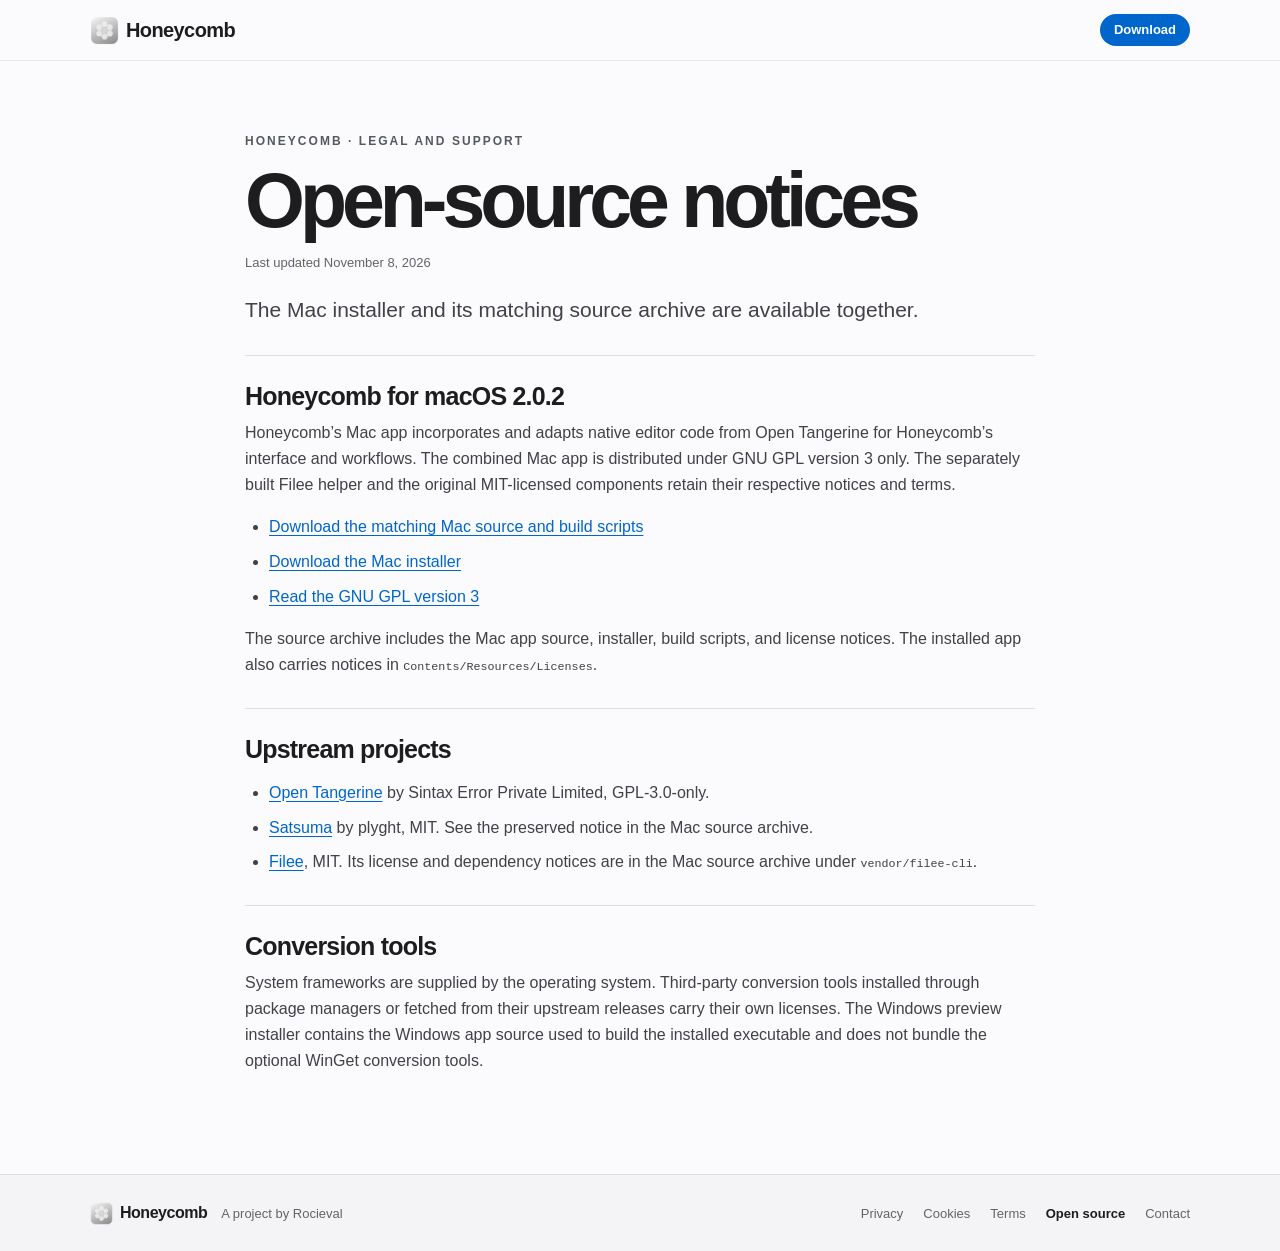
==== docs/licenses.html @ c5a8aee6 "Add files via upload" ====
<!doctype html>
<html lang="en">
<head>
  <meta charset="utf-8">
  <meta name="viewport" content="width=device-width, initial-scale=1">
  <meta name="referrer" content="no-referrer">
  <meta name="description" content="The Mac installer and its matching source archive are available together.">
  <title>Open-source notices — Honeycomb</title>
  <link rel="icon" href="assets/honeycomb.png">
  <link rel="stylesheet" href="assets/site.css">
</head>
<body>
  <a class="skip-link" href="#main">Skip to content</a>
  <header class="header"><nav class="nav wrap" aria-label="Main navigation">
    <a class="brand" href="index.html"><img src="assets/honeycomb.png" width="29" height="29" alt="">Honeycomb</a>
    <a class="button small legal-download" href="index.html#download">Download</a>
  </nav></header>
  <main id="main" class="legal wrap" tabindex="-1">
    <p class="eyebrow">HONEYCOMB · LEGAL AND SUPPORT</p>
    <h1>Open-source notices</h1>
    <p class="legal-date">Last updated <time datetime="2026-11-08">November 8, 2026</time></p>
    <p class="legal-intro">The Mac installer and its matching source archive are available together.</p>
    
    <section><h2>Honeycomb for macOS 2.0.2</h2>
      <p>Honeycomb’s Mac app incorporates and adapts native editor code from Open Tangerine for Honeycomb’s interface and workflows. The combined Mac app is distributed under GNU GPL version 3 only. The separately built Filee helper and the original MIT-licensed components retain their respective notices and terms.</p>
      <ul>
        <li><a href="downloads/Honeycomb-source.zip" download>Download the matching Mac source and build scripts</a></li>
        <li><a href="downloads/Honeycomb-2.0.2-macOS.zip" download>Download the Mac installer</a></li>
        <li><a href="https://www.gnu.org/licenses/gpl-3.0.html">Read the GNU GPL version 3</a></li>
      </ul>
      <p>The source archive includes the Mac app source, installer, build scripts, and license notices. The installed app also carries notices in <code>Contents/Resources/Licenses</code>.</p></section>
    <section><h2>Upstream projects</h2>
      <ul>
        <li><a href="https://github.com/sintaxerrorpvtltd/Open-Tangerine">Open Tangerine</a> by Sintax Error Private Limited, GPL-3.0-only.</li>
        <li><a href="https://github.com/plyght/satsuma">Satsuma</a> by plyght, MIT. See the preserved notice in the Mac source archive.</li>
        <li><a href="https://github.com/KnifeLemon/Filee">Filee</a>, MIT. Its license and dependency notices are in the Mac source archive under <code>vendor/filee-cli</code>.</li>
      </ul></section>
    <section><h2>Conversion tools</h2>
      <p>System frameworks are supplied by the operating system. Third-party conversion tools installed through package managers or fetched from their upstream releases carry their own licenses. The Windows preview installer contains the Windows app source used to build the installed executable and does not bundle the optional WinGet conversion tools.</p></section>
  </main>
  <footer class="footer"><div class="wrap footer-inner">
    <a class="brand" href="index.html"><img src="assets/honeycomb.png" width="23" height="23" alt="">Honeycomb</a>
    <p class="footer-credit">A project by Rocieval</p><nav class="legal-links" aria-label="Legal and support"><a href="privacy.html">Privacy</a><a href="cookies.html">Cookies</a><a href="terms.html">Terms</a><a href="licenses.html" aria-current="page">Open source</a><a href="contact.html">Contact</a></nav>
  </div></footer>
</body>
</html>
---- docs/assets/site.css ----
:root{color-scheme:light;--page:#fbfbfd;--ink:#1d1d1f;--muted:#636369;--line:#dedee5;--blue:#0066cc;--width:1100px;font-family:-apple-system,BlinkMacSystemFont,"Segoe UI",sans-serif;color:var(--ink);background:var(--page);font-synthesis:none}
*,*::before,*::after{box-sizing:border-box}html{scroll-behavior:smooth}body{margin:0}img{display:block;max-width:100%}a{color:inherit;text-decoration:none}button,summary,a{-webkit-tap-highlight-color:transparent}a:focus-visible,summary:focus-visible{outline:3px solid var(--blue);outline-offset:5px;border-radius:3px}h1,h2,h3,p,figure{margin:0}.wrap{width:min(var(--width),calc(100% - 64px));margin-inline:auto}.header{position:sticky;top:0;z-index:10;background:rgba(251,251,253,.88);backdrop-filter:blur(20px);border-bottom:1px solid #e6e6eb}.nav{height:60px;display:flex;align-items:center;gap:32px}.brand{display:inline-flex;align-items:center;gap:7px;font-weight:650;letter-spacing:-.03em;font-size:20px}.navlinks{display:flex;gap:26px;margin-left:auto;font-size:13px;color:#44444a}.navlinks a:hover,.footer a:hover{color:var(--blue)}.button{display:inline-flex;align-items:center;justify-content:center;gap:.55em;padding:13px 21px;border-radius:100px;background:var(--blue);color:#fff;font-weight:600;line-height:1.2;font-size:16px;transition:background .15s,transform .15s}.button:hover{background:#0054a8;transform:translateY(-1px)}.button.small{font-size:13px;padding:8px 14px}.link{color:var(--blue);font-weight:600}.link:hover{text-decoration:underline}.hero{padding-top:78px;text-align:center}.eyebrow{color:#555960;font-size:12px;font-weight:750;letter-spacing:.17em;line-height:1.45}.hero h1,.section h2{font-weight:710;letter-spacing:-.071em;line-height:1.01}.hero h1{font-size:clamp(52px,8.4vw,106px);margin-top:15px}.hero h1 span{color:#747783}.lead{margin:24px auto 0;max-width:565px;font-size:clamp(18px,2.4vw,25px);line-height:1.38;letter-spacing:-.026em;color:#505056}.hero-actions{display:flex;justify-content:center;align-items:center;gap:24px;margin:25px 0 45px}.showcase{margin:0 auto}.stage{height:clamp(322px,53vw,570px);position:relative;isolation:isolate;overflow:hidden;border-radius:25px;background:radial-gradient(ellipse at 56% 47%,#9db3cb 0%,#6b84a2 33%,transparent 72%),linear-gradient(137deg,#242c44 5%,#566f8a 60%,#b2c0cd);box-shadow:0 16px 40px #26324324}.stage::before,.stage::after{content:"";position:absolute;z-index:-1;pointer-events:none;inset:-30%;border-radius:47%;transform:rotate(-24deg);border:64px solid #d8e7f233}.stage::before{translate:0 31%;box-shadow:0 0 0 37px #bec9e01c,0 0 0 125px #d9e6fa20}.stage::after{translate:0 -55%;border-width:40px;border-color:#15254b26}.stage-top{position:absolute;inset:0 0 auto;height:38px;display:grid;grid-template-columns:1fr 1fr 1fr;align-items:center;padding:0 16px;border-bottom:1px solid #ffffff37;background:#eff4fa20;color:#fff;font-size:11px}.stage-top span:first-child{display:flex;gap:5px}.stage-top-end{justify-self:end}.stage-top i{width:7px;height:7px;border-radius:50%;background:#e4eafa99}.file{position:absolute;left:15%;top:45%;display:grid;gap:5px;justify-items:center;color:#fff;transform:translate(-12%,-13%);font-size:12px;font-weight:600}.file span{background:#1e3b64e6;border-radius:6px;padding:4px 7px}.menu{position:absolute;top:53%;left:52%;width:clamp(300px,52vw,558px);height:auto;transform:translate(-50%,-50%);filter:drop-shadow(0 12px 24px #14264432)}.stage-note{position:absolute;bottom:15px;right:16px;padding:6px 10px;border-radius:100px;background:#101c33a6;color:#fff;font-size:11px}.showcase figcaption{margin:15px 0 0;font-size:12px;color:#65656c}.section{padding-block:104px;scroll-margin-top:56px}.section-heading h2{font-size:clamp(47px,6.7vw,76px);margin-top:12px}.section-heading>p:not(.eyebrow){font-size:21px;line-height:1.45;color:var(--muted);max-width:525px;margin-top:17px;letter-spacing:-.015em}.steps{list-style:none;padding:0;margin:42px 0 0;display:grid;grid-template-columns:repeat(3,1fr);gap:32px}.steps li{border-top:1px solid var(--line);padding-top:18px}.step-no{display:block;font-size:13px;color:#636970;font-weight:700;margin-bottom:17px;font-variant-numeric:tabular-nums}.section h3{font-size:clamp(23px,3.2vw,32px);letter-spacing:-.043em;line-height:1.12}.steps p,.feature p,.platform p,.platform details{font-size:16px;color:var(--muted);line-height:1.55;margin-top:8px}.format-section{background:#f0f0f4}.features{display:grid;grid-template-columns:1fr 1fr;gap:20px;margin-top:36px}.feature{display:grid;grid-template-rows:210px auto;gap:10px;min-width:0;border-radius:23px;background:#fff;padding:24px 28px 31px}.feature-art{display:grid;align-content:center;justify-content:center}.route{display:grid;grid-template-columns:78px 33px 78px;align-items:center;text-align:center;gap:9px;margin:5px 0}.route span{padding:9px 5px;border-radius:10px;font-size:15px;letter-spacing:.045em;font-weight:700;color:#334156;background:#edf0f6;border:1px solid #dfe5ef}.route span:last-child{background:#e4eefb;color:#234d84;border-color:#d8e4f5}.route b{color:#667383;font-weight:500}.edit-art{position:relative}.crop-art{display:grid;place-items:center;width:145px;height:145px;border-radius:24px;color:#253f69;background:linear-gradient(145deg,#eff5ff,#c6d8f1);box-shadow:0 8px 23px #213e6317}.zip-art{position:absolute;left:calc(50% + 30px);top:calc(50% + 33px);background:#253f69;color:white;padding:8px 13px;border:2px solid white;border-radius:10px;font-size:12px;font-weight:750;letter-spacing:.12em}.download{text-align:center}.download-icon{margin:0 auto 15px}.platforms{display:grid;grid-template-columns:1fr 1fr;gap:20px;margin-top:40px;text-align:left}.platform{border:1px solid var(--line);background:#fff;border-radius:22px;padding:28px}.platform.windows{background:#f4f4f7}.status{display:inline-flex;align-items:center;gap:7px;color:#50535a;background:#ebebf0;border-radius:100px;padding:5px 9px;font-weight:650;font-size:12px}.status i{width:6px;height:6px;border-radius:50%;background:#666978}.status.available{background:#e9f4ea;color:#2c5d35}.status.available i{background:#39834b}.platform h3{margin-top:15px;font-size:36px}.platform .button,.platform .platform-note{margin-top:20px}.platform details{margin-top:19px;font-size:14px}.platform summary{cursor:pointer;font-weight:650;color:#3f4048}.platform details ol{padding-left:22px}.platform details li+li{margin-top:7px}.platform code{font-size:.92em;overflow-wrap:anywhere}.footer{border-top:1px solid var(--line);background:#f4f4f7}.footer-inner{min-height:76px;display:flex;align-items:center;justify-content:space-between;gap:14px;font-size:13px;color:var(--muted)}.footer .brand{font-size:16px;color:var(--ink)}
@media(max-width:750px){.wrap{width:calc(100% - 36px)}.nav{gap:16px}.navlinks{display:none}.nav .button{margin-left:auto}.hero{padding-top:57px}.hero-actions{margin-bottom:33px}.file{left:7%;transform:translate(0,-18%);font-size:9px}.file svg{width:32px;height:40px}.file span{padding:3px 4px}.menu{left:56%}.section{padding-block:70px}.steps{gap:18px}.features,.platforms{gap:14px}.feature,.platform{padding:20px}.feature{grid-template-rows:175px auto}}
@media(max-width:490px){.hero h1{font-size:clamp(44px,11vw,54px)}.hero-actions{gap:16px}.hero-actions .link{font-size:14px}.stage{border-radius:17px}.file{display:none}.menu{left:50%;width:min(310px,96%)}.stage-top{height:31px}.steps,.features,.platforms{grid-template-columns:1fr}.steps{margin-top:28px;gap:24px}.steps li{padding-top:12px}.step-no{margin-bottom:9px}.feature{grid-template-rows:160px auto}.platforms{margin-top:28px}.footer-inner>span{display:none}}
@media(prefers-reduced-motion:reduce){html{scroll-behavior:auto}*,*::before,*::after{transition:none!important}}

/* Policy pages */
.skip-link{position:fixed;z-index:20;top:10px;left:12px;transform:translateY(-150%);background:var(--ink);color:white;padding:11px 16px;border-radius:8px}
.skip-link:focus{transform:none}
.legal-download{margin-left:auto}
.legal-links{display:flex;flex-wrap:wrap;gap:8px 20px;justify-content:flex-end}
.legal-links [aria-current="page"]{font-weight:650;color:var(--ink)}
.legal{max-width:790px;padding-block:72px 100px}
.legal h1{font-size:clamp(44px,8vw,77px);line-height:1.02;letter-spacing:-.065em;margin-top:11px}
.legal-date{font-size:13px;color:var(--muted);margin-top:15px}
.legal-intro{font-size:21px;line-height:1.5;margin-top:24px;color:#414147}
.legal section{border-top:1px solid var(--line);margin-top:30px;padding-top:25px}
.legal h2{font-size:25px;line-height:1.2;letter-spacing:-.032em}
.legal section p,.legal li{line-height:1.62;color:#414147;margin-top:9px;overflow-wrap:anywhere}
.legal section ul{padding-left:24px}
.legal a,.platform p a:not(.button){color:var(--blue);text-decoration:underline;text-underline-offset:3px}
.legal code{font-size:.9em}
.legal-table{overflow-x:auto;margin:16px 0}
.legal table{border-collapse:collapse;width:100%;font-size:14px;text-align:left}
.legal th,.legal td{padding:9px 13px;border:1px solid var(--line);vertical-align:top}
.legal thead{background:#f0f0f4}
@media(max-width:600px){.legal{padding-block:48px 66px}.footer-inner{align-items:flex-start;flex-direction:column;padding-block:18px}.legal-links{justify-content:flex-start}}

.author-credit{margin-top:7px;font-size:13px;color:var(--muted)}
.footer-inner .footer-credit{font-size:13px;color:var(--muted);margin-right:auto}
@media(min-width:601px) and (max-width:840px){.footer-inner{flex-wrap:wrap;padding-block:15px}}
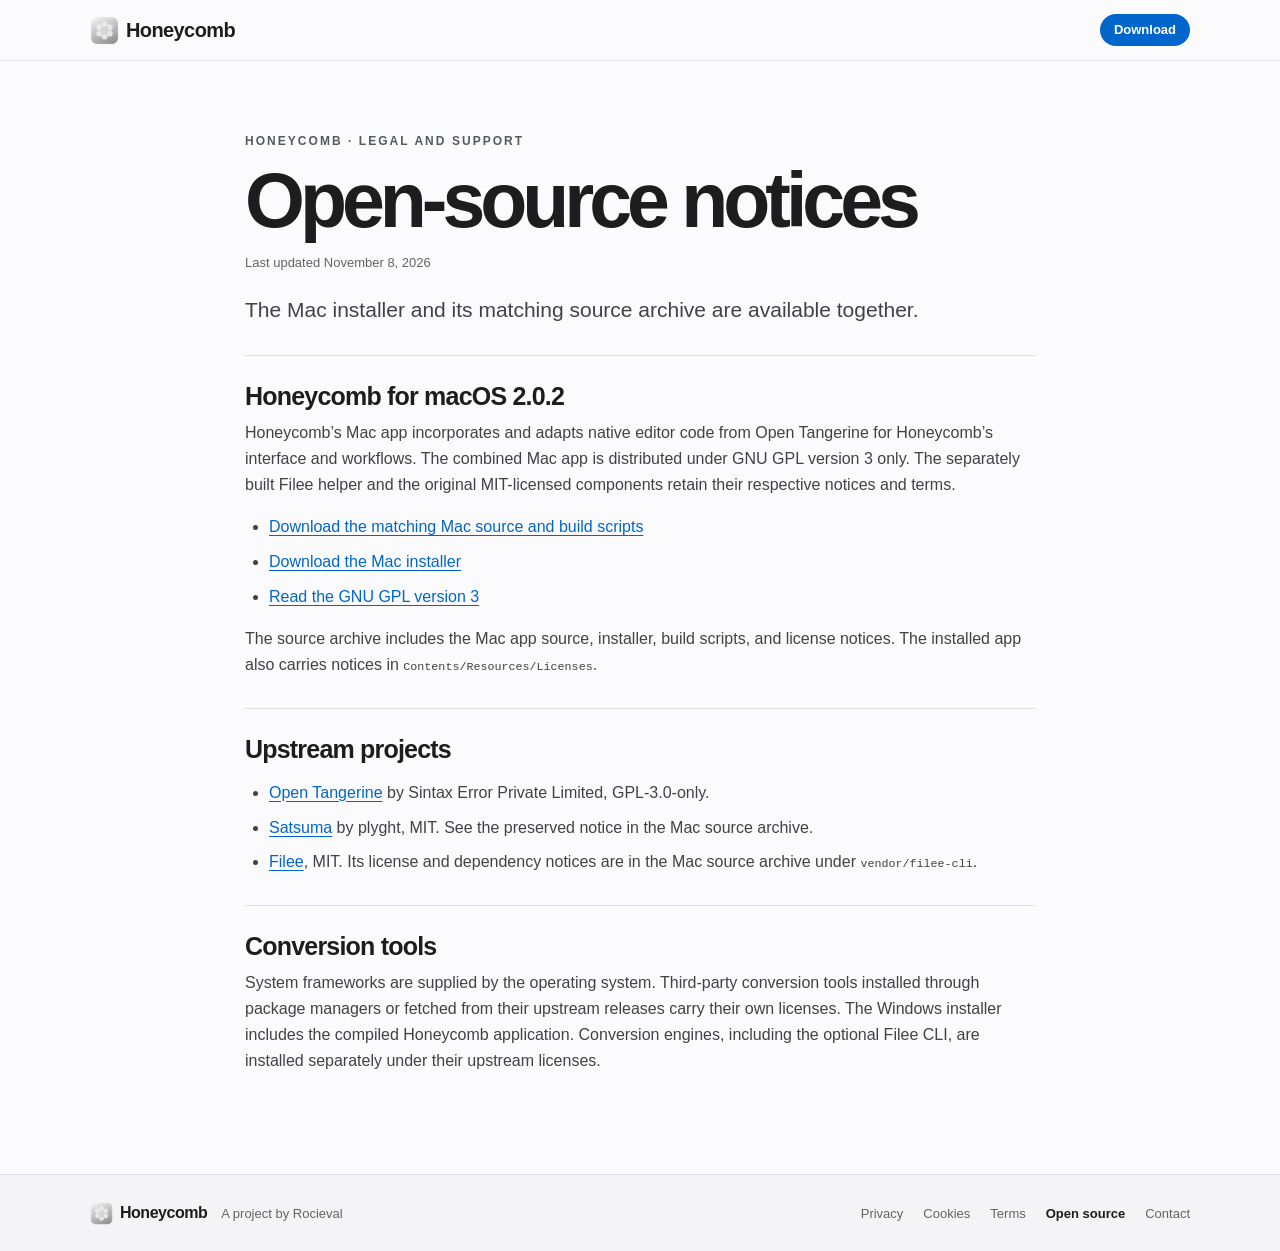
==== commit 05985604: "Add files via upload" ====
--- a/docs/licenses.html
+++ b/docs/licenses.html
@@ -36,7 +36,7 @@
         <li><a href="https://github.com/KnifeLemon/Filee">Filee</a>, MIT. Its license and dependency notices are in the Mac source archive under <code>vendor/filee-cli</code>.</li>
       </ul></section>
     <section><h2>Conversion tools</h2>
-      <p>System frameworks are supplied by the operating system. Third-party conversion tools installed through package managers or fetched from their upstream releases carry their own licenses. The Windows preview installer contains the Windows app source used to build the installed executable and does not bundle the optional WinGet conversion tools.</p></section>
+      <p>System frameworks are supplied by the operating system. Third-party conversion tools installed through package managers or fetched from their upstream releases carry their own licenses. The Windows installer includes the compiled Honeycomb application. Conversion engines, including the optional Filee CLI, are installed separately under their upstream licenses.</p></section>
   </main>
   <footer class="footer"><div class="wrap footer-inner">
     <a class="brand" href="index.html"><img src="assets/honeycomb.png" width="23" height="23" alt="">Honeycomb</a>
